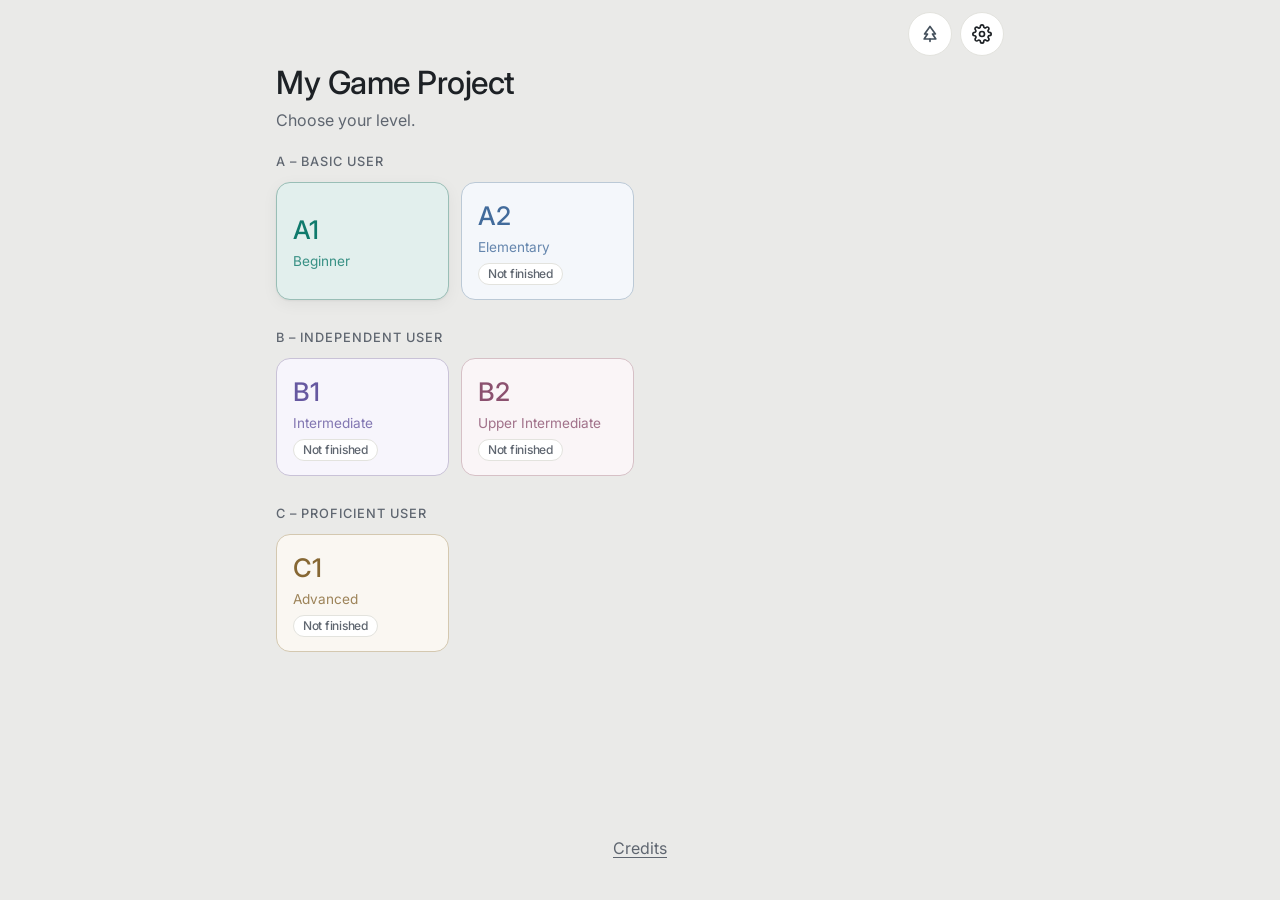
==== game/index.html @ 7d451a64 "Record finished plays in the history (step 1: recording only, no screen yet) Every finished real qui" ====
<!DOCTYPE html>
<html lang="en">
<head>
<meta charset="UTF-8">
<meta name="viewport" content="width=device-width, initial-scale=1">
<meta name="color-scheme" content="light dark">
<title>My Game Project</title>
<script>
  // Apply the saved theme before first paint (see DESIGN.md "Light and dark mode").
  try {
    var savedTheme = localStorage.getItem('lg-theme');
    if (savedTheme === 'light' || savedTheme === 'dark') document.documentElement.dataset.theme = savedTheme;
    // Trick or Treat (the Halloween theme): applied before first paint too (see js/theme.js).
    document.documentElement.dataset.halloween = localStorage.getItem('lg-halloween') === '1' ? 'on' : 'off';
  } catch (e) { /* storage unavailable: follow the device */ }
</script>
<link rel="preconnect" href="https://fonts.googleapis.com">
<link rel="preconnect" href="https://fonts.gstatic.com" crossorigin>
<link rel="stylesheet" href="https://fonts.googleapis.com/css2?family=Inter:wght@400;500&display=swap">
<link rel="stylesheet" href="css/colors.css">
<link rel="stylesheet" href="css/layout.css">
<link rel="stylesheet" href="css/quiz.css">
<link rel="stylesheet" href="css/results.css">
<link rel="stylesheet" href="css/dialogs.css">
<link rel="stylesheet" href="css/halloween.css">
</head>
<body>

<header class="topbar" id="topbar">
  <span class="topbar-ghost" aria-hidden="true"><svg viewBox="0 0 32 32" width="30" height="30" fill="none" stroke="currentColor" stroke-width="1.8" stroke-linecap="round" stroke-linejoin="round"><path d="M7 27 V14 C7 8.5 11 5 16 5 C21 5 25 8.5 25 14 V27 L21.5 24 L18.5 27 L16 24.5 L13.5 27 L10.5 24 Z"/><circle cx="12.5" cy="14" r="1.6" fill="currentColor"/><circle cx="19.5" cy="14" r="1.6" fill="currentColor"/><path d="M13.5 19 Q16 21 18.5 19"/></svg></span>
  <button class="icon-btn" id="home-btn" type="button" title="Main menu" aria-label="Main menu" data-i18n-label="mainMenu"></button>
  <button class="icon-btn" id="tree-btn" type="button" title="Menu tree" aria-label="Menu tree" data-i18n-label="menuTree"></button>
  <button class="icon-btn" id="settings-btn" type="button" title="Settings" aria-label="Settings" data-i18n-label="settings"></button>
</header>

<main id="app">

  <!-- Screen: level selection (root, no back button) -->
  <section id="screen-level" class="screen">
    <h1>My Game Project</h1>
    <p class="subtitle" data-i18n="chooseLevel">Choose your level.</p>
    <div id="level-buttons"></div>
  </section>

  <!-- Screen: category (Vocabulary / Grammar) -->
  <section id="screen-category" class="screen" hidden>
    <button class="back-btn" data-back="level" data-i18n="backArrow">&larr; Back</button>
    <h1 data-i18n="practiceTitle">What do you want to practice?</h1>
    <p class="breadcrumb"></p>
    <div class="grid" id="category-buttons"></div>
  </section>

  <!-- Screen: topic -->
  <section id="screen-topic" class="screen" hidden>
    <button class="back-btn" data-back="category" data-i18n="backArrow">&larr; Back</button>
    <h1 data-i18n="topicTitle">Choose a topic</h1>
    <p class="breadcrumb"></p>
    <div class="grid" id="topic-buttons"></div>
  </section>

  <!-- Screen: question type -->
  <section id="screen-type" class="screen" hidden>
    <button class="back-btn" data-back="topic" data-i18n="backArrow">&larr; Back</button>
    <h1 data-i18n="typeTitle">Choose a question type</h1>
    <p class="breadcrumb"></p>
    <div class="grid" id="type-buttons"></div>
  </section>

  <!-- Screen: difficulty + same-duration switch -->
  <section id="screen-difficulty" class="screen" hidden>
    <button class="back-btn" data-back="type" data-i18n="backArrow">&larr; Back</button>
    <h1 data-i18n="difficultyTitle">Choose a difficulty</h1>
    <p class="breadcrumb"></p>
    <div class="grid" id="difficulty-buttons"></div>
    <label class="switch-row">
      <span class="switch">
        <input type="checkbox" id="same-duration-switch">
        <span class="slider"></span>
      </span>
      <span data-i18n="sameDuration">Same duration per question across all difficulty settings</span>
    </label>
  </section>

  <!-- Screen: quiz (game page: no credits, no top bar) -->
  <section id="screen-quiz" class="screen" hidden>
    <button class="back-btn" id="quiz-quit" data-i18n="backArrow">&larr; Back</button>
    <p class="breadcrumb"></p>
    <div class="quiz-meta">
      <span id="quiz-progress"></span>
      <span id="quiz-score"></span>
      <span id="quiz-timer-text"></span>
    </div>
    <div class="timer-bar" id="quiz-timer-bar"><div class="timer-fill" id="quiz-timer-fill"></div></div>
    <div id="quiz-question" class="card" lang="en"></div>
    <div id="quiz-feedback" class="feedback" hidden></div>
    <button id="quiz-next" class="primary" hidden>Next</button>
  </section>

  <!-- Screen: results -->
  <section id="screen-results" class="screen" hidden>
    <button class="back-btn" data-back="difficulty" data-i18n="backArrow">&larr; Back</button>
    <h1 data-i18n="resultsTitle">Your results</h1>
    <p class="breadcrumb"></p>
    <div class="card results-hero">
      <p class="results-score" id="results-score"></p>
      <ul class="results-summary" id="results-summary"></ul>
      <div class="actions">
        <button class="primary" id="results-next" data-i18n="nextExercise">Next exercise</button>
        <button id="results-retry" data-i18n="retry">Retry</button>
        <button id="results-home" data-i18n="mainMenu">Main menu</button>
      </div>
    </div>
    <ol class="results-list" id="results-list"></ol>
  </section>

</main>

<footer id="credits-footer">
  <button class="link-btn" id="credits-btn" data-i18n="credits">Credits</button>
</footer>

<div class="walker" id="walker" aria-hidden="true" hidden></div>

<div class="tree-overlay" id="tree-overlay" hidden>
  <aside class="tree-panel" role="dialog" aria-modal="true" aria-labelledby="tree-title">
    <div class="tree-head">
      <h2 id="tree-title" data-i18n="treeTitle">Where you are</h2>
      <button type="button" class="tree-close" id="tree-close" data-i18n="close">Close</button>
    </div>
    <ol class="tree" id="tree-list"></ol>
  </aside>
</div>

<div class="modal-overlay" id="modal-overlay" hidden>
  <div class="modal" role="dialog" aria-modal="true" aria-labelledby="modal-title">
    <div class="modal-head">
      <button type="button" class="icon-btn" id="modal-back" title="Back" aria-label="Back" data-i18n-label="back" hidden></button>
      <h2 id="modal-title"></h2>
    </div>
    <div id="modal-body"></div>
    <div class="actions" id="modal-actions"></div>
  </div>
</div>

<script src="data/start.js"></script>
<script src="data/questions/a1-vocabulary-00-greetings-and-feelings.js"></script>
<script src="data/questions/a1-vocabulary-01-numbers-and-amounts.js"></script>
<script src="data/glossary/a1.js"></script>

<script src="js/config.js"></script>
<script src="js/texts.js"></script>
<script src="js/topics.js"></script>
<script src="js/core.js"></script>
<script src="js/language.js"></script>
<script src="js/theme.js"></script>
<script src="js/sound.js"></script>
<script src="js/confetti.js"></script>
<script src="js/halloween-walker.js"></script>
<script src="js/questions.js"></script>
<script src="js/navigation.js"></script>
<script src="js/next-exercise.js"></script>
<script src="js/menu-buttons.js"></script>
<script src="js/dialogs.js"></script>
<script src="js/settings.js"></script>
<script src="js/menu-tree.js"></script>
<script src="js/quiz-flow.js"></script>
<script src="js/timer.js"></script>
<script src="js/choice.js"></script>
<script src="js/fill.js"></script>
<script src="js/match.js"></script>
<script src="js/history.js"></script>
<script src="js/results.js"></script>
<script src="js/init.js"></script>
</body>
</html>
---- game/css/colors.css ----
/* Design language: see DESIGN.md. Change token values here, not inline. */
  :root {
    --lvl-A1: #0F7A6C;
    --lvl-A2: #2F6FB8;
    --lvl-B1: #6B4FC0;
    --lvl-B2: #A8436F;
    --lvl-C1: #A0670B;
    --neutral-accent: #44505C;

    --bg: #F6F6F3;
    --surface: #FFFFFF;
    --fg: #1D2125;
    --muted: #5F6670;
    --border: #E3E3DE;
    --ok: #1E7B3C;
    --bad: #B3261E;
    --extra: #C2410C;
    --on-accent: #FFFFFF;
    --knob: #FFFFFF;
    --shadow: 0 1px 2px rgba(20, 24, 28, 0.05), 0 4px 16px rgba(20, 24, 28, 0.05);
    --shadow-lg: 0 8px 32px rgba(20, 24, 28, 0.16);
    --overlay: rgba(20, 24, 28, 0.5);
    --tint: 7%;
    --soft: 12%;

    --accent: var(--neutral-accent);
    --radius: 14px;
    --radius-sm: 10px;
    --gap: 12px;
    --font: "Inter", system-ui, -apple-system, "Segoe UI", Roboto, "Helvetica Neue", Arial, sans-serif;
    color-scheme: light;
  }

  @media (prefers-color-scheme: dark) {
    :root:not([data-theme="light"]) {
      --lvl-A1: #5CC9B8;
      --lvl-A2: #7DB1EC;
      --lvl-B1: #A894EE;
      --lvl-B2: #E89BBB;
      --lvl-C1: #E7B54F;
      --neutral-accent: #B4BEC9;
      --bg: #121417;
      --surface: #1A1D21;
      --fg: #E6E8EB;
      --muted: #9AA1AA;
      --border: #2C3137;
      --ok: #6CCB8A;
      --bad: #F08A80;
      --extra: #FB923C;
      --on-accent: #121417;
      --knob: #E6E8EB;
      --shadow: 0 1px 2px rgba(0, 0, 0, 0.3), 0 4px 16px rgba(0, 0, 0, 0.25);
      --shadow-lg: 0 8px 32px rgba(0, 0, 0, 0.5);
      --overlay: rgba(0, 0, 0, 0.66);
      --tint: 10%;
      --soft: 18%;
      color-scheme: dark;
    }
  }

  :root[data-theme="dark"] {
    --lvl-A1: #5CC9B8;
    --lvl-A2: #7DB1EC;
    --lvl-B1: #A894EE;
    --lvl-B2: #E89BBB;
    --lvl-C1: #E7B54F;
    --neutral-accent: #B4BEC9;
    --bg: #121417;
    --surface: #1A1D21;
    --fg: #E6E8EB;
    --muted: #9AA1AA;
    --border: #2C3137;
    --ok: #6CCB8A;
    --bad: #F08A80;
    --extra: #FB923C;
    --on-accent: #121417;
    --knob: #E6E8EB;
    --shadow: 0 1px 2px rgba(0, 0, 0, 0.3), 0 4px 16px rgba(0, 0, 0, 0.25);
    --shadow-lg: 0 8px 32px rgba(0, 0, 0, 0.5);
    --overlay: rgba(0, 0, 0, 0.66);
    --tint: 10%;
    --soft: 18%;
    color-scheme: dark;
  }

  /* The level accent is chosen by body[data-level]; derived tints are computed on body. */
  body[data-level="A1"] { --accent: var(--lvl-A1); }
  body[data-level="A2"] { --accent: var(--lvl-A2); }
  body[data-level="B1"] { --accent: var(--lvl-B1); }
  body[data-level="B2"] { --accent: var(--lvl-B2); }
  body[data-level="C1"] { --accent: var(--lvl-C1); }

  * { box-sizing: border-box; }

  html { -webkit-text-size-adjust: 100%; }

  body {
    --page-bg: color-mix(in srgb, var(--accent) var(--tint), var(--bg));
    --accent-soft: color-mix(in srgb, var(--accent) var(--soft), var(--surface));
    --accent-line: color-mix(in srgb, var(--accent) 40%, var(--border));
    --ok-soft: color-mix(in srgb, var(--ok) var(--soft), var(--surface));
    --bad-soft: color-mix(in srgb, var(--bad) var(--soft), var(--surface));
    margin: 0;
    min-height: 100vh;
    min-height: 100dvh;
    display: flex;
    flex-direction: column;
    background: var(--page-bg);
    color: var(--fg);
    font-family: var(--font);
    font-weight: 400;
    font-size: 16px;
    line-height: 1.5;
    transition: background-color 0.3s ease;
  }

  [hidden] { display: none !important; }
---- game/css/layout.css ----
/* Top bar (Settings button), hidden on the quiz screen */
  .topbar {
    width: 100%;
    max-width: 760px;
    margin: 0 auto;
    padding: 12px 16px 0;
    display: flex;
    justify-content: flex-end;
    gap: 8px;
  }
  .icon-btn {
    width: 44px;
    height: 44px;
    min-height: 44px;
    padding: 0;
    display: inline-flex;
    align-items: center;
    justify-content: center;
    border-radius: 50%;
  }
  .icon-btn svg { width: 20px; height: 20px; }

  main {
    flex: 1;
    width: 100%;
    max-width: 760px;
    margin: 0 auto;
    padding: 8px 16px 32px;
  }

  .screen { animation: rise 0.22s ease-out; }

  h1 {
    margin: 0 0 6px;
    font-size: clamp(1.5rem, 1.2rem + 1.2vw, 2rem);
    font-weight: 500;
    letter-spacing: -0.015em;
    line-height: 1.2;
  }
  .subtitle, .breadcrumb { margin: 0 0 20px; color: var(--muted); }
  .breadcrumb { font-size: 0.95rem; }
  .breadcrumb:empty { display: none; }

  /* Buttons */
  button {
    font: inherit;
    font-weight: 500;
    color: inherit;
    min-height: 48px;
    padding: 12px 18px;
    border: 1px solid var(--border);
    border-radius: var(--radius-sm);
    background: var(--surface);
    cursor: pointer;
    -webkit-tap-highlight-color: transparent;
    transition: background-color 0.15s, border-color 0.15s, color 0.15s, transform 0.1s;
  }
  button:hover:not(:disabled) { border-color: var(--accent-line); background: var(--accent-soft); }
  button:active:not(:disabled) { transform: scale(0.98); }
  button:focus-visible { outline: 3px solid color-mix(in srgb, var(--accent) 55%, transparent); outline-offset: 2px; }
  button:disabled { opacity: 0.55; cursor: not-allowed; }
  button.primary { background: var(--accent); border-color: var(--accent); color: var(--on-accent); }
  button.primary:hover:not(:disabled) {
    background: color-mix(in srgb, var(--accent) 86%, var(--fg));
    border-color: color-mix(in srgb, var(--accent) 86%, var(--fg));
  }

  .back-btn {
    margin: 0 0 12px -8px;
    padding: 8px 14px 8px 8px;
    min-height: 44px;
    background: transparent;
    border-color: transparent;
    color: var(--muted);
  }
  .back-btn:hover:not(:disabled) { color: var(--fg); }

  .card {
    background: var(--surface);
    border: 1px solid var(--border);
    border-radius: var(--radius);
    box-shadow: var(--shadow);
    padding: 20px;
  }

  /* Menu grids: 2 columns on phones, auto-fill on wider screens */
  .grid { display: grid; grid-template-columns: repeat(2, minmax(0, 1fr)); gap: var(--gap); }
  @media (min-width: 600px) {
    .grid { grid-template-columns: repeat(auto-fill, minmax(160px, 1fr)); }
  }
  .menu-btn {
    position: relative;
    min-height: 72px;
    padding: 14px 16px;
    border-radius: var(--radius);
    box-shadow: var(--shadow);
    text-align: left;
    display: flex;
    flex-direction: column;
    justify-content: center;
    gap: 2px;
  }
  .menu-btn small { color: var(--muted); font-weight: 400; font-size: 0.9rem; }
  /* The quiz suggested by "Next exercise" on the Difficulty screen */
  .menu-btn.is-next { border-color: var(--accent); box-shadow: 0 0 0 2px var(--accent); }
  .next-tag {
    position: absolute;
    top: 8px;
    right: 10px;
    padding: 1px 9px;
    border-radius: 999px;
    background: var(--accent);
    color: var(--on-accent);
    font-size: 0.75rem;
    font-weight: 500;
    line-height: 1.5;
  }

  .level-btn {
    --chip: var(--accent);
    min-height: 96px;
    font-size: 1.6rem;
    letter-spacing: -0.01em;
    color: var(--chip);
    background: color-mix(in srgb, var(--chip) var(--soft), var(--surface));
    border-color: color-mix(in srgb, var(--chip) 35%, var(--border));
  }
  .level-btn small { color: var(--chip); opacity: 0.8; font-size: 0.85rem; letter-spacing: 0; }
  .level-group + .level-group { margin-top: 28px; }
  .level-group-title {
    margin: 0 0 10px;
    font-size: 0.8rem;
    font-weight: 500;
    letter-spacing: 0.08em;
    text-transform: uppercase;
    color: var(--muted);
  }
  .level-btn:hover:not(:disabled) {
    background: color-mix(in srgb, var(--chip) calc(var(--soft) * 1.7), var(--surface));
    border-color: var(--chip);
  }

  /* Unfinished buttons: the part behind them has no real questions yet. Grayed (softer, no shadow, muted text) but still
     clickable (they open "Go back / Go there"), and the text keeps its contrast: no opacity. A level button keeps its
     own level color, only paler; the small tag says it in words, so color is never the only signal. */
  .menu-btn.is-unfinished {
    color: var(--muted);
    background: color-mix(in srgb, var(--surface) 55%, var(--bg));
    border-color: var(--border);
    box-shadow: none;
  }
  .menu-btn.is-unfinished:hover:not(:disabled) { background: color-mix(in srgb, var(--surface) 75%, var(--bg)); border-color: var(--muted); }
  .level-btn.is-unfinished {
    color: color-mix(in srgb, var(--chip) 60%, var(--muted));
    background: color-mix(in srgb, var(--chip) calc(var(--soft) * 0.45), var(--surface));
    border-color: color-mix(in srgb, var(--chip) 22%, var(--border));
  }
  .level-btn.is-unfinished small { color: inherit; }
  .level-btn.is-unfinished:hover:not(:disabled) {
    background: color-mix(in srgb, var(--chip) calc(var(--soft) * 0.8), var(--surface));
    border-color: color-mix(in srgb, var(--chip) 45%, var(--border));
  }
  .unfinished-tag {
    align-self: flex-start;
    margin-top: 4px;
    padding: 1px 9px;
    border: 1px solid var(--border);
    border-radius: 999px;
    background: var(--surface);
    color: var(--muted);
    font-size: 0.75rem;
    font-weight: 500;
    line-height: 1.5;
  }

  /* Switch */
  .switch-row {
    display: flex;
    align-items: center;
    gap: 14px;
    margin-top: 20px;
    padding: 14px 16px;
    min-height: 56px;
    background: var(--surface);
    border: 1px solid var(--border);
    border-radius: var(--radius);
    cursor: pointer;
  }
  .switch { position: relative; flex: none; width: 48px; height: 28px; }
  .switch input { position: absolute; inset: 0; opacity: 0; width: 100%; height: 100%; margin: 0; cursor: pointer; }
  .switch .slider {
    position: absolute;
    inset: 0;
    background: color-mix(in srgb, var(--fg) 22%, var(--surface));
    border-radius: 14px;
    pointer-events: none;
    transition: background-color 0.2s;
  }
  .switch .slider::before {
    content: "";
    position: absolute;
    top: 3px;
    left: 3px;
    width: 22px;
    height: 22px;
    background: var(--knob);
    border-radius: 50%;
    box-shadow: 0 1px 2px rgba(0, 0, 0, 0.2);
    transition: transform 0.2s ease;
  }
  .switch input:checked + .slider { background: var(--accent); }
  .switch input:checked + .slider::before { transform: translateX(20px); background: var(--on-accent); }
  .switch input:focus-visible + .slider { outline: 3px solid color-mix(in srgb, var(--accent) 55%, transparent); outline-offset: 2px; }
---- game/css/quiz.css ----
/* Quiz header */
  .quiz-meta {
    display: flex;
    flex-wrap: wrap;
    justify-content: space-between;
    align-items: center;
    gap: 8px;
    margin-bottom: 10px;
    color: var(--muted);
    font-weight: 500;
    font-variant-numeric: tabular-nums;
  }
  #quiz-timer-text { color: var(--fg); }
  #quiz-timer-text.is-extension { color: var(--extra); }
  .timer-bar {
    height: 8px;
    margin-bottom: 20px;
    border-radius: 999px;
    overflow: hidden;
    background: color-mix(in srgb, var(--accent) 16%, var(--surface));
  }
  .timer-fill { height: 100%; width: 100%; border-radius: inherit; background: var(--accent); transition: width 0.1s linear; }
  .timer-bar.is-low .timer-fill { animation: pulse 1s ease-in-out infinite; }
  .timer-bar.is-extension { background: color-mix(in srgb, var(--extra) 16%, var(--surface)); }
  .timer-bar.is-extension .timer-fill {
    background: repeating-linear-gradient(-45deg, var(--extra) 0 8px, color-mix(in srgb, var(--extra) 70%, var(--surface)) 8px 16px);
  }

  .prompt { font-size: 1.25rem; font-weight: 500; line-height: 1.45; margin: 0 0 18px; }
  .instructions { color: var(--muted); margin: 0 0 12px; }
  .options { display: grid; gap: 10px; }
  .options.two { grid-template-columns: 1fr 1fr; }
  .option { min-height: 56px; text-align: left; font-size: 1.05rem; }
  .options.two .option { text-align: center; }

  .is-correct { background: var(--ok-soft) !important; border-color: var(--ok) !important; color: var(--ok) !important; }
  .is-wrong { background: var(--bad-soft) !important; border-color: var(--bad) !important; color: var(--bad) !important; }
  button.is-correct:disabled, button.is-wrong:disabled { opacity: 1; }
  .pop { animation: pop 0.32s ease-out; }

  .check-btn { width: 100%; margin-top: 4px; }
  @media (min-width: 600px) { .check-btn { width: auto; min-width: 160px; } }

  /* Fill in the blanks */
  .word-bank {
    display: flex;
    flex-wrap: wrap;
    gap: 10px;
    min-height: 66px;
    padding: 10px;
    margin-bottom: 18px;
    background: var(--accent-soft);
    border: 1.5px dashed var(--accent-line);
    border-radius: var(--radius-sm);
  }
  .chip {
    display: inline-flex;
    align-items: center;
    min-height: 44px;
    padding: 8px 18px;
    background: var(--surface);
    border: 1px solid var(--border);
    border-radius: 999px;
    box-shadow: var(--shadow);
    font-weight: 500;
  }
  .fill-sentence { line-height: 2.4; }
  /* Typed blank: fixed width so it never hints at the word's length */
  .blank-input {
    width: 9.5em;
    max-width: 100%;
    min-height: 46px;
    padding: 4px 10px;
    vertical-align: middle;
    font: inherit;
    color: var(--fg);
    background: color-mix(in srgb, var(--accent) 6%, var(--surface));
    border: none;
    border-bottom: 2px solid var(--accent);
    border-radius: 8px 8px 0 0;
    outline: none;
  }
  .blank-input:focus-visible { background: var(--accent-soft); box-shadow: 0 0 0 2px var(--accent-line); }
  .blank-input:disabled { opacity: 1; }
  .blank-input.is-partial { background: var(--accent-soft) !important; border-color: var(--accent) !important; }

  /* SmartBoard mode: tappable bank words and a tappable blank (no typing) */
  button.chip { cursor: pointer; font: inherit; font-weight: 500; color: var(--fg); }
  .chip.is-used { opacity: 0.4; border-style: dashed; }
  .blank-slot {
    display: inline-block;
    width: 9.5em;
    max-width: 100%;
    min-height: 46px;
    padding: 4px 10px;
    vertical-align: middle;
    font: inherit;
    font-weight: 500;
    text-align: center;
    color: var(--fg);
    background: color-mix(in srgb, var(--accent) 6%, var(--surface));
    border: none;
    border-bottom: 2px solid var(--accent);
    border-radius: 8px 8px 0 0;
    cursor: pointer;
  }
  .blank-slot:disabled { opacity: 1; }

  /* Matching */
  /* Phones: the word column is only as wide as its longest word (words never break), the meanings get
     the rest, and the pair badge sits on the top-right corner, so no text space is kept free for it.
     Wider screens: equal columns, badge inside the box on the right. */
  .match-columns { display: grid; grid-template-columns: auto 1fr; gap: var(--gap); margin-bottom: 16px; }
  .match-col { display: grid; gap: 10px; align-content: start; }
  .match-item { position: relative; min-height: 52px; padding: 10px 12px; text-align: left; overflow-wrap: anywhere; }
  .match-col:first-child .match-item { overflow-wrap: normal; }
  .match-item[data-pair] { border-color: var(--accent-line); }
  .match-item.is-selected { border-color: var(--accent); background: var(--accent-soft); box-shadow: inset 0 0 0 1px var(--accent); }
  .match-item[data-pair]::after {
    content: attr(data-pair);
    position: absolute;
    top: -8px;
    right: -8px;
    width: 22px;
    height: 22px;
    display: flex;
    align-items: center;
    justify-content: center;
    border-radius: 50%;
    background: var(--accent);
    color: var(--on-accent);
    font-size: 0.8rem;
  }
  @media (min-width: 600px) {
    .match-columns { grid-template-columns: 1fr 1fr; }
    .match-item { padding: 12px 42px 12px 18px; }
    .match-item[data-pair]::after { top: 50%; right: 10px; width: 24px; height: 24px; transform: translateY(-50%); }
  }

  .feedback {
    margin: 16px 0;
    padding: 14px 16px;
    border: 1px solid var(--border);
    border-radius: var(--radius-sm);
    animation: rise 0.25s ease-out;
  }
  .feedback.ok { background: var(--ok-soft); border-color: color-mix(in srgb, var(--ok) 40%, var(--surface)); }
  .feedback.bad { background: var(--bad-soft); border-color: color-mix(in srgb, var(--bad) 40%, var(--surface)); }
  .feedback.partial { background: var(--accent-soft); border-color: var(--accent-line); }
  .feedback.ok strong { color: var(--ok); }
  .feedback.bad strong { color: var(--bad); }
  .feedback.partial strong { color: var(--accent); }
  .feedback .points { color: var(--muted); }
  .feedback p { margin: 4px 0; }
  .feedback strong { font-weight: 500; font-size: 1.1rem; }

  #quiz-next { width: 100%; }
  @media (min-width: 600px) { #quiz-next { width: auto; min-width: 160px; } }

  .actions { display: flex; flex-wrap: wrap; gap: var(--gap); margin-top: 16px; }
  .actions button { flex: 1 1 auto; }
  @media (min-width: 600px) { .actions button { flex: 0 0 auto; min-width: 140px; } }
---- game/css/results.css ----
/* Results */
  .results-hero { text-align: center; }
  .results-score { margin: 4px 0 0; font-variant-numeric: tabular-nums; }
  .score-num { font-size: 3.5rem; font-weight: 500; line-height: 1.1; color: var(--accent); letter-spacing: -0.02em; }
  .score-max { font-size: 1.25rem; color: var(--muted); }
  .score-na { font-size: 1.5rem; font-weight: 500; color: var(--accent); }
  .results-summary { display: flex; flex-wrap: wrap; justify-content: center; gap: 8px; margin: 14px 0 0; padding: 0; list-style: none; }
  .results-summary li { padding: 4px 12px; border-radius: 999px; background: var(--accent-soft); font-size: 0.9rem; }
  .results-hero .actions { justify-content: center; }
  .results-list { list-style: none; padding: 0; margin: 20px 0 0; display: grid; gap: var(--gap); }
  .results-list li {
    padding: 14px 16px;
    background: var(--surface);
    border: 1px solid var(--border);
    border-left: 4px solid var(--muted);
    border-radius: var(--radius-sm);
  }
  .results-list li.st-correct { border-left-color: var(--ok); }
  .results-list li.st-incorrect { border-left-color: var(--bad); }
  .results-list li.st-partial { border-left-color: var(--accent); }
  .results-list p { margin: 2px 0; }
  .results-list strong { font-weight: 500; }
  .results-list .label { color: var(--muted); }

  /* Footer / credits */
  footer { padding: 16px 16px 28px; text-align: center; }
  .link-btn {
    min-height: 44px;
    background: none;
    border: none;
    color: var(--muted);
    font-weight: 400;
    text-decoration: underline;
    text-underline-offset: 3px;
  }
  .link-btn:hover:not(:disabled) { background: none; color: var(--accent); }
---- game/css/dialogs.css ----
/* Modal */
  .modal-overlay {
    position: fixed;
    inset: 0;
    z-index: 900;
    display: flex;
    align-items: center;
    justify-content: center;
    padding: 16px;
    background: var(--overlay);
    animation: fade 0.2s ease-out;
  }
  .modal {
    width: 100%;
    max-width: 440px;
    max-height: 90vh;
    overflow: auto;
    padding: 24px;
    background: var(--surface);
    border: 1px solid var(--border);
    border-radius: 16px;
    box-shadow: var(--shadow-lg);
    animation: rise 0.2s ease-out;
  }
  .modal-head { display: flex; align-items: center; gap: 12px; margin: 0 0 8px; }
  .modal-head .icon-btn { margin-left: -6px; flex: none; }
  .modal h2 { margin: 0; font-size: 1.35rem; font-weight: 500; }
  .modal p { color: var(--muted); }
  .modal ul { padding-left: 20px; }
  /* "Words in this game" pop-up: word, type, meaning */
  .modal ul.word-list { list-style: none; padding: 0; margin: 8px 0 0; display: grid; gap: 8px; }
  .word-list li {
    padding: 8px 12px;
    background: var(--accent-soft);
    border-radius: var(--radius-sm);
  }
  .word-list .word { font-weight: 500; }
  .modal .word-list .word-sense { margin: 2px 0 0; color: var(--fg); }
  .word-list .word-type { margin-right: 4px; color: var(--muted); font-size: 0.85rem; font-style: italic; }
  /* the word type used in this game */
  .word-list .word-type.is-used {
    color: var(--fg);
    text-decoration: underline;
    text-decoration-color: var(--accent);
    text-decoration-thickness: 2px;
    text-underline-offset: 3px;
  }

  /* Settings pop-up: one row per setting (name + control, short explanation underneath) */
  .settings { display: grid; gap: var(--gap); margin-top: 12px; }
  .setting { padding: 12px 14px; border: 1px solid var(--border); border-radius: var(--radius-sm); }
  .setting-head { display: flex; align-items: center; justify-content: space-between; gap: 14px; }
  label.setting-head { min-height: 44px; cursor: pointer; }
  .setting-name { font-weight: 500; }
  .modal .setting-help { margin: 4px 0 0; font-size: 0.9rem; color: var(--muted); }
  .segmented { display: flex; gap: 4px; margin-top: 8px; padding: 4px; background: var(--accent-soft); border-radius: var(--radius-sm); }
  .segmented button {
    flex: 1 1 0;
    min-height: 44px;
    padding: 8px;
    display: inline-flex;
    align-items: center;
    justify-content: center;
    gap: 6px;
    border: none;
    background: transparent;
    font-weight: 400;
  }
  .segmented button svg { width: 18px; height: 18px; flex: none; }
  .segmented button[aria-pressed="true"],
  .segmented button[aria-pressed="true"]:hover:not(:disabled) { background: var(--accent); color: var(--on-accent); font-weight: 500; }
  .settings-note { margin: 12px 0 0; text-align: center; font-size: 0.85rem; color: var(--muted); }
  .setting-head.can-wrap { flex-wrap: wrap; }

  /* Language toggle (Settings): a sliding pill, both names always shown (DESIGN.md "Language toggle").
     Plain elements, not buttons: a tap on a half picks that side, arrow keys pick a side, Space / Enter switch. */
  .lang-toggle {
    position: relative;
    display: grid;
    grid-template-columns: 1fr 1fr;
    flex: none;
    box-sizing: border-box;
    width: 176px;
    height: 44px;
    padding: 3px;
    border-radius: 22px;
    background: color-mix(in srgb, var(--accent) 11%, var(--surface));
    border: 1px solid color-mix(in srgb, var(--accent) 26%, var(--surface));
    cursor: pointer;
    user-select: none;
    -webkit-tap-highlight-color: transparent;
  }
  .lang-toggle:focus-visible { outline: 3px solid color-mix(in srgb, var(--accent) 55%, transparent); outline-offset: 2px; }
  .lang-thumb {
    position: absolute;
    top: 3px;
    left: 3px;
    width: calc(50% - 3px);
    height: 36px;
    border-radius: 18px;
    background: var(--accent);
    box-shadow: 0 1px 4px color-mix(in srgb, #000 28%, transparent), inset 0 1px 0 color-mix(in srgb, #fff 30%, transparent);
    transition: transform 0.3s cubic-bezier(0.22, 0.9, 0.3, 1);
  }
  .lang-toggle[aria-checked="true"] .lang-thumb { transform: translateX(100%); }
  .lang-toggle:active .lang-thumb { transform: scale(0.98); }
  .lang-toggle[aria-checked="true"]:active .lang-thumb { transform: translateX(100%) scale(0.98); }
  .lang-lbl {
    position: relative;
    display: flex;
    align-items: center;
    justify-content: center;
    font-weight: 500;
    letter-spacing: 0.01em;
    color: var(--muted);
    transition: color 0.22s ease-out;
  }
  .lang-lbl.is-on { color: var(--on-accent); }

  /* Menu tree: a drawer on the right on wide screens, a bottom sheet on phones */
  #tree-btn, #home-btn { color: var(--accent); }
  .tree-overlay {
    position: fixed;
    inset: 0;
    z-index: 890;
    background: var(--overlay);
    opacity: 0;
    transition: opacity 0.25s ease;
  }
  .tree-overlay.is-open { opacity: 1; }
  .tree-panel {
    position: absolute;
    top: 0;
    right: 0;
    bottom: 0;
    width: min(340px, 100%);
    padding: 20px;
    overflow: auto;
    background: var(--surface);
    border-left: 1px solid var(--border);
    box-shadow: var(--shadow-lg);
    transform: translateX(100%);
    transition: transform 0.28s cubic-bezier(0.2, 0.8, 0.2, 1);
    will-change: transform; /* the panel is moved on the graphics card, no repaint per frame */
  }
  .tree-overlay.is-open .tree-panel { transform: none; }
  @media (max-width: 599px) {
    .tree-panel {
      top: auto;
      left: 0;
      width: auto;
      max-height: 75vh;
      max-height: 75dvh;
      padding-bottom: max(20px, env(safe-area-inset-bottom));
      border-left: none;
      border-top: 1px solid var(--border);
      border-radius: 16px 16px 0 0;
      transform: translateY(100%);
      transition-duration: 0.22s;
    }
  }
  .tree-head { display: flex; align-items: center; justify-content: space-between; gap: 12px; margin-bottom: 12px; }
  .tree-head h2 { margin: 0; font-size: 1.35rem; font-weight: 500; }
  .tree-close { min-height: 44px; padding: 8px 14px; }
  .tree { list-style: none; margin: 0; padding: 0; }
  /* each step sits one level deeper; an elbow line joins it to the step above, a dot marks it */
  .tree li {
    position: relative;
    margin-left: calc(var(--depth) * 14px);
    padding-left: 22px;
    opacity: 0;
    transform: translateX(10px);
    transition: opacity 0.3s ease, transform 0.3s ease;
  }
  .tree-overlay.is-open .tree li {
    opacity: 1;
    transform: none;
    transition-delay: calc(0.12s + var(--i) * 0.06s);
  }
  .tree li + li::before {
    content: "";
    position: absolute;
    left: -8px;
    top: 0;
    width: 14px;
    height: 21px;
    border-left: 2px solid var(--accent-line);
    border-bottom: 2px solid var(--accent-line);
    border-bottom-left-radius: 8px;
  }
  .tree li::after {
    content: "";
    position: absolute;
    left: 0;
    top: 15px;
    width: 12px;
    height: 12px;
    border-radius: 50%;
    background: var(--accent);
  }
  .tree li.is-pending::after { background: var(--surface); border: 2px solid var(--muted); }
  .tree li.is-current::after { box-shadow: 0 0 0 4px color-mix(in srgb, var(--accent) 30%, transparent); }
  .tree-step {
    display: block;
    width: 100%;
    min-height: 56px;
    margin: 2px 0;
    padding: 8px 12px;
    text-align: left;
    border: 1px solid transparent;
    background: transparent;
    font-weight: 400;
  }
  .tree-step .cap { display: block; color: var(--muted); font-size: 0.8rem; }
  .tree-step .val { display: block; font-weight: 500; overflow-wrap: anywhere; }
  .tree li.is-pending .tree-step .val { font-weight: 400; color: var(--muted); }
  .tree li.is-current .tree-step { background: var(--accent-soft); border-color: var(--accent-line); }
  .tree-here {
    margin-left: 6px;
    padding: 0 8px;
    border-radius: 999px;
    background: var(--accent);
    color: var(--on-accent);
    font-size: 0.72rem;
    font-weight: 500;
    white-space: nowrap;
  }

  .confetti { position: fixed; inset: 0; width: 100%; height: 100%; pointer-events: none; z-index: 950; }

  @keyframes fade { from { opacity: 0; } to { opacity: 1; } }
  @keyframes rise { from { opacity: 0; transform: translateY(6px); } to { opacity: 1; transform: none; } }
  @keyframes pop { 0% { transform: scale(1); } 40% { transform: scale(1.035); } 100% { transform: scale(1); } }
  @keyframes pulse { 0%, 100% { opacity: 1; } 50% { opacity: 0.55; } }

  @media (prefers-reduced-motion: reduce) {
    *, *::before, *::after { animation: none !important; transition: none !important; }
  }
---- game/css/halloween.css ----
/* Halloween theme (Trick or Treat in Settings): html[data-halloween="on"] is set by js/theme.js and by the script in the
     page's <head>. It replaces Auto / Light / Dark while it is on: AMOLED black, one pumpkin orange, thin orange lines.
     Only token values change; layout, spacing and motion stay the same. The selector ends in :root so it beats the dark theme. */
  html[data-halloween="on"]:root {
    --lvl-A1: #FF8A1F;
    --lvl-A2: #FF9A3C;
    --lvl-B1: #FF7A00;
    --lvl-B2: #FFA94D;
    --lvl-C1: #FFB347;
    --neutral-accent: #FF8A1F;
    --bg: #000000;
    --surface: #000000;
    --fg: #F2F2F2;
    --muted: #B8B8B8;
    --border: #5A3A14;
    --ok: #4ADE80;
    --bad: #F87171;
    --extra: #FF6A00;
    --on-accent: #000000;
    --knob: #F2F2F2;
    --shadow: none;
    --shadow-lg: none;
    --overlay: rgba(0, 0, 0, 0.82);
    --tint: 0%;
    --soft: 14%;
    --line: 2px; /* width of the orange outlines: 2px so the round buttons and corners stay smooth (1px looked jagged) */
    color-scheme: dark;
  }

  /* Halloween screens: orange lines on black. Cards, menu buttons, level buttons, pop-ups and the top bar buttons get an
     orange outline; the buttons whose part is not finished keep a dashed amber one. */
  html[data-halloween="on"] .menu-btn,
  html[data-halloween="on"] .card,
  html[data-halloween="on"] .modal,
  html[data-halloween="on"] .icon-btn { border-color: var(--accent); border-width: var(--line); }
  html[data-halloween="on"] .level-btn { border-color: var(--chip); border-width: var(--line); }
  html[data-halloween="on"] .menu-btn.is-unfinished,
  html[data-halloween="on"] .level-btn.is-unfinished {
    border: var(--line) dashed #5A3A14;
    background: var(--surface);
    color: #8A8A8A;
  }
  html[data-halloween="on"] .level-btn.is-unfinished small { color: #C98A3C; }
  html[data-halloween="on"] .unfinished-tag { border-color: #5A3A14; color: #C98A3C; }
  html[data-halloween="on"] .tree-panel { border-color: var(--accent); border-left-width: var(--line); }

  /* The ghost in the top bar's left corner (only in the Halloween theme) */
  .topbar-ghost { display: none; margin-right: auto; align-self: center; color: var(--accent); }
  html[data-halloween="on"] .topbar-ghost { display: inline-flex; }

  /* In Settings, Auto / Light / Dark are grayed out while Halloween is on */
  .segmented button:disabled,
  .segmented button[aria-pressed="true"]:disabled { background: transparent; color: var(--muted); font-weight: 400; opacity: 0.5; }

  /* Halloween walker (js/halloween-walker.js): a strip along the bottom, behind everything, never tappable.
     Its ground line sits just above the Credits link. */
  .walker {
    position: fixed;
    left: 0;
    right: 0;
    bottom: 72px;
    height: 110px;
    z-index: -1;
    pointer-events: none;
    overflow: hidden;
  }
  .walker svg { display: block; width: 100%; height: 100%; }
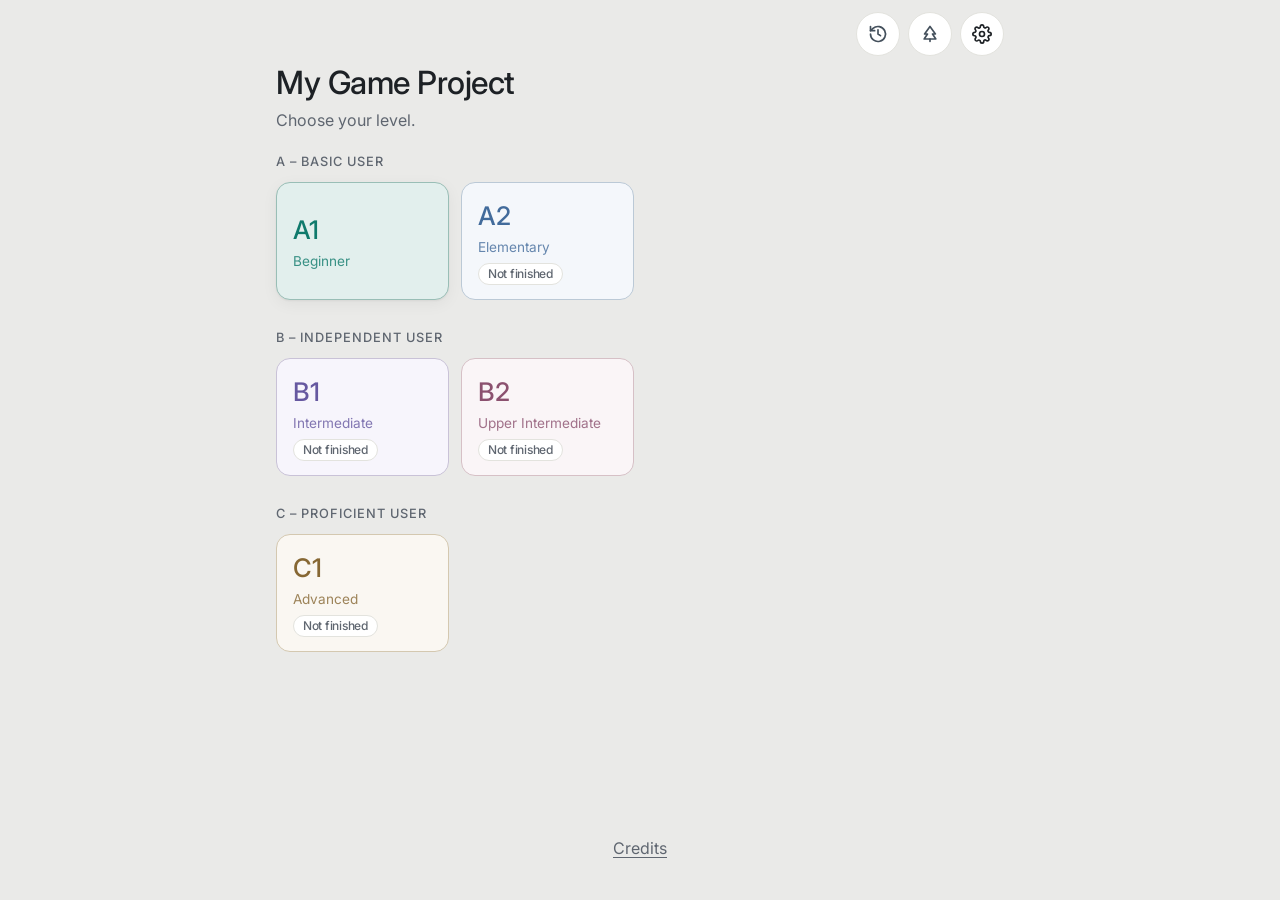
==== commit 5d85bbae: "Add the History screens: list with More, play details, top bar button, results link (step 2) A Histo" ====
--- a/game/index.html
+++ b/game/index.html
@@ -21,6 +21,7 @@
 <link rel="stylesheet" href="css/layout.css">
 <link rel="stylesheet" href="css/quiz.css">
 <link rel="stylesheet" href="css/results.css">
+<link rel="stylesheet" href="css/history.css">
 <link rel="stylesheet" href="css/dialogs.css">
 <link rel="stylesheet" href="css/halloween.css">
 </head>
@@ -29,6 +30,7 @@
 <header class="topbar" id="topbar">
   <span class="topbar-ghost" aria-hidden="true"><svg viewBox="0 0 32 32" width="30" height="30" fill="none" stroke="currentColor" stroke-width="1.8" stroke-linecap="round" stroke-linejoin="round"><path d="M7 27 V14 C7 8.5 11 5 16 5 C21 5 25 8.5 25 14 V27 L21.5 24 L18.5 27 L16 24.5 L13.5 27 L10.5 24 Z"/><circle cx="12.5" cy="14" r="1.6" fill="currentColor"/><circle cx="19.5" cy="14" r="1.6" fill="currentColor"/><path d="M13.5 19 Q16 21 18.5 19"/></svg></span>
   <button class="icon-btn" id="home-btn" type="button" title="Main menu" aria-label="Main menu" data-i18n-label="mainMenu"></button>
+  <button class="icon-btn" id="history-btn" type="button" title="History" aria-label="History" data-i18n-label="historyTitle"></button>
   <button class="icon-btn" id="tree-btn" type="button" title="Menu tree" aria-label="Menu tree" data-i18n-label="menuTree"></button>
   <button class="icon-btn" id="settings-btn" type="button" title="Settings" aria-label="Settings" data-i18n-label="settings"></button>
 </header>
@@ -109,8 +111,34 @@
         <button id="results-retry" data-i18n="retry">Retry</button>
         <button id="results-home" data-i18n="mainMenu">Main menu</button>
       </div>
+      <button class="link-btn history-link" id="results-history" type="button"><span class="history-link-icon" id="results-history-icon" aria-hidden="true"></span><span data-i18n="historyLink">See your history</span></button>
     </div>
     <ol class="results-list" id="results-list"></ol>
+  </section>
+
+  <!-- Screen: history (the list of finished plays, newest first; built by js/history-screen.js) -->
+  <section id="screen-history" class="screen" hidden>
+    <button class="back-btn" id="history-back" type="button" data-i18n="backArrow">&larr; Back</button>
+    <h1 data-i18n="historyTitle">History</h1>
+    <p class="subtitle" data-i18n="historySubtitle">Your previous plays, newest first.</p>
+    <p class="history-message" id="history-message" hidden></p>
+    <ol class="history-list" id="history-list"></ol>
+    <p class="history-count" id="history-count" tabindex="-1" aria-live="polite"></p>
+    <button class="history-more" id="history-more" type="button" data-i18n="historyMore">More</button>
+    <p class="history-note" id="history-note"></p>
+  </section>
+
+  <!-- Screen: one play of the history (the summary and the questions to review) -->
+  <section id="screen-history-detail" class="screen" hidden>
+    <button class="back-btn" id="history-detail-back" type="button" data-i18n="backArrow">&larr; Back</button>
+    <h1 id="history-detail-title"></h1>
+    <p class="subtitle" id="history-detail-sub"></p>
+    <div class="card results-hero">
+      <p class="results-score" id="history-detail-score"></p>
+      <ul class="results-summary" id="history-detail-summary"></ul>
+    </div>
+    <h2 class="history-review-title" data-i18n="historyReview">Questions to review</h2>
+    <ol class="results-list" id="history-detail-list"></ol>
   </section>
 
 </main>
@@ -170,6 +198,7 @@
 <script src="js/match.js"></script>
 <script src="js/history.js"></script>
 <script src="js/results.js"></script>
+<script src="js/history-screen.js"></script>
 <script src="js/init.js"></script>
 </body>
 </html>
--- a/game/css/history.css
+++ b/game/css/history.css
@@ -0,0 +1,46 @@
+  /* History: the top bar button, the list of plays, one play in detail, the link on the results screen */
+  #history-btn { color: var(--accent); }
+
+  .history-list { list-style: none; margin: 0; padding: 0; display: grid; gap: var(--gap); }
+  .history-row {
+    position: relative;
+    display: block;
+    width: 100%;
+    min-height: 0;
+    padding: 14px 40px 14px 16px;
+    text-align: left;
+    font-weight: 400;
+    background: var(--surface);
+    border: 1px solid var(--border);
+    border-radius: var(--radius);
+    box-shadow: var(--shadow);
+  }
+  div.history-row { cursor: default; padding-right: 16px; }
+  .history-top { display: flex; justify-content: space-between; align-items: flex-start; gap: 12px; }
+  .history-date, .history-meta { display: block; color: var(--muted); font-size: 0.85rem; }
+  .history-path { display: block; margin: 2px 0; font-weight: 500; }
+  .history-score { flex: none; color: var(--accent); font-size: 1.6rem; font-weight: 500; line-height: 1.1; white-space: nowrap; font-variant-numeric: tabular-nums; }
+  .history-score .score-num { font-size: inherit; }
+  .history-score .score-max { font-size: 0.85rem; }
+  .history-pills { display: flex; flex-wrap: wrap; gap: 6px; margin-top: 10px; }
+  .history-pills span { padding: 2px 10px; border-radius: 999px; background: var(--accent-soft); font-size: 0.8rem; }
+  .history-arrow { position: absolute; right: 14px; bottom: 10px; color: var(--accent); font-size: 1.25rem; line-height: 1; }
+  .history-perfect { display: block; margin-top: 10px; color: var(--ok); font-weight: 500; }
+
+  .history-message { margin: 24px 0; text-align: center; color: var(--muted); }
+  .history-count { margin: 14px 0 6px; text-align: center; color: var(--muted); font-size: 0.9rem; }
+  .history-count:focus { outline: none; }
+  .history-more { display: block; width: 100%; margin: 4px 0 10px; }
+  .history-note { margin: 0; text-align: center; color: var(--muted); font-size: 0.85rem; }
+
+  .history-review-title { margin: 22px 0 -8px; color: var(--muted); font-size: 0.9rem; font-weight: 500; letter-spacing: 0.06em; text-transform: uppercase; }
+  .history-qhead { display: flex; align-items: center; justify-content: space-between; gap: 8px; }
+  .history-tag { padding: 1px 10px; border: 1px solid currentColor; border-radius: 999px; color: var(--muted); font-size: 0.8rem; font-weight: 500; white-space: nowrap; }
+  .history-tag.is-incorrect { color: var(--bad); }
+  .history-tag.is-partial { color: var(--accent); }
+
+  /* The quiet link under the buttons of the results screen */
+  .history-link { display: inline-flex; align-items: center; gap: 6px; margin-top: 10px; color: var(--accent); font-weight: 500; text-decoration: none; }
+  .history-link:hover:not(:disabled) { color: var(--accent); text-decoration: underline; text-underline-offset: 3px; }
+  .history-link-icon { display: inline-flex; }
+  .history-link-icon svg { width: 18px; height: 18px; }
--- a/game/css/halloween.css
+++ b/game/css/halloween.css
@@ -33,6 +33,7 @@
   html[data-halloween="on"] .menu-btn,
   html[data-halloween="on"] .card,
   html[data-halloween="on"] .modal,
+  html[data-halloween="on"] .history-row,
   html[data-halloween="on"] .icon-btn { border-color: var(--accent); border-width: var(--line); }
   html[data-halloween="on"] .level-btn { border-color: var(--chip); border-width: var(--line); }
   html[data-halloween="on"] .menu-btn.is-unfinished,
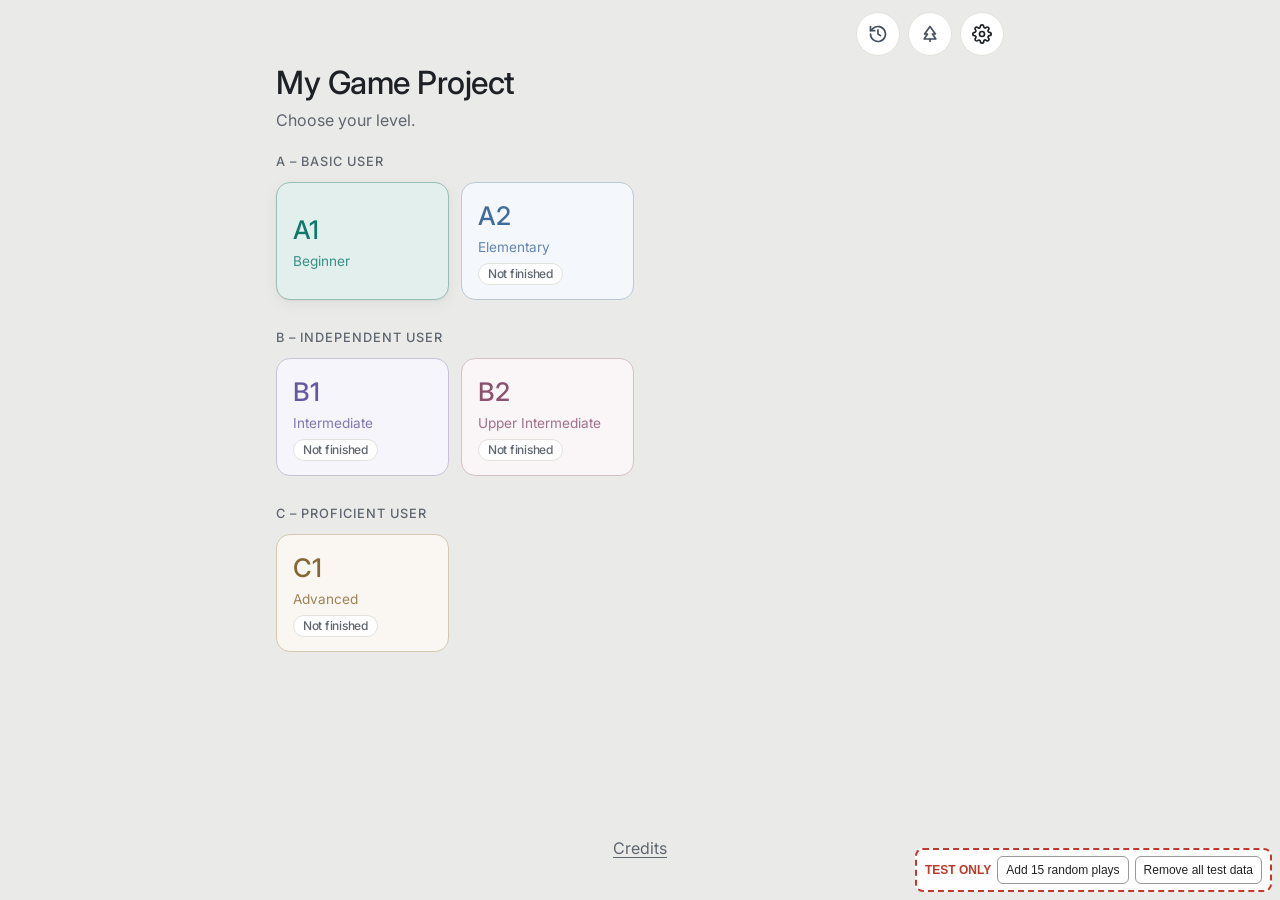
==== commit 38ab2d5f: "Keep totals for an overall result (step 1) and add temporary History test buttons - New js/overall.j" ====
--- a/game/index.html
+++ b/game/index.html
@@ -121,11 +121,19 @@
     <button class="back-btn" id="history-back" type="button" data-i18n="backArrow">&larr; Back</button>
     <h1 data-i18n="historyTitle">History</h1>
     <p class="subtitle" data-i18n="historySubtitle">Your previous plays, newest first.</p>
+    <p class="history-quit-count" id="history-quit-count" hidden></p>
     <p class="history-message" id="history-message" hidden></p>
     <ol class="history-list" id="history-list"></ol>
     <p class="history-count" id="history-count" tabindex="-1" aria-live="polite"></p>
     <button class="history-more" id="history-more" type="button" data-i18n="historyMore">More</button>
-    <p class="history-note" id="history-note"></p>
+    <div class="history-how" id="history-how">
+      <p class="history-how-title" data-i18n="historyHowTitle">How your history works</p>
+      <ul>
+        <li id="history-note"></li>
+        <li data-i18n="historyHowReloads">Only reloads are noticed: if you close the tab or the browser during a quiz, nothing is saved.</li>
+        <li data-i18n="historyHowAgain">Play again starts the quiz from the beginning.</li>
+      </ul>
+    </div>
   </section>
 
   <!-- Screen: one play of the history (the summary and the questions to review) -->
@@ -197,8 +205,10 @@
 <script src="js/fill.js"></script>
 <script src="js/match.js"></script>
 <script src="js/history.js"></script>
+<script src="js/overall.js"></script>
 <script src="js/results.js"></script>
 <script src="js/history-screen.js"></script>
+<script src="js/demo-data.js"></script>
 <script src="js/init.js"></script>
 </body>
 </html>
--- a/game/css/history.css
+++ b/game/css/history.css
@@ -27,11 +27,21 @@
   .history-arrow { position: absolute; right: 14px; bottom: 10px; color: var(--accent); font-size: 1.25rem; line-height: 1; }
   .history-perfect { display: block; margin-top: 10px; color: var(--ok); font-weight: 500; }
 
+  /* A quit play: a "Quit" tag instead of a score, where it was left, and Play again (never pressable, never counted in a calculation) */
+  .history-quit-count { margin: -12px 0 16px; color: var(--muted); font-size: 0.85rem; }
+  .history-quit-line { display: block; margin-top: 10px; color: var(--muted); }
+  .history-again { display: inline-flex; align-items: center; gap: 6px; min-height: 40px; margin-top: 10px; padding: 6px 14px; color: var(--accent); font-weight: 500; }
+  .history-again svg { width: 16px; height: 16px; }
+
   .history-message { margin: 24px 0; text-align: center; color: var(--muted); }
   .history-count { margin: 14px 0 6px; text-align: center; color: var(--muted); font-size: 0.9rem; }
   .history-count:focus { outline: none; }
   .history-more { display: block; width: 100%; margin: 4px 0 10px; }
-  .history-note { margin: 0; text-align: center; color: var(--muted); font-size: 0.85rem; }
+  /* "How your history works": always visible under the More button (the 500-play note, only reloads are noticed, Play again from the beginning) */
+  .history-how { margin-top: 16px; padding-top: 12px; border-top: 1px solid var(--border); color: var(--muted); font-size: 0.85rem; }
+  .history-how-title { margin: 0 0 6px; text-align: center; font-weight: 500; }
+  .history-how ul { margin: 0; padding: 0; list-style: none; }
+  .history-how li { margin: 6px 0; }
 
   .history-review-title { margin: 22px 0 -8px; color: var(--muted); font-size: 0.9rem; font-weight: 500; letter-spacing: 0.06em; text-transform: uppercase; }
   .history-qhead { display: flex; align-items: center; justify-content: space-between; gap: 8px; }
--- a/game/css/halloween.css
+++ b/game/css/halloween.css
@@ -35,6 +35,7 @@
   html[data-halloween="on"] .modal,
   html[data-halloween="on"] .history-row,
   html[data-halloween="on"] .icon-btn { border-color: var(--accent); border-width: var(--line); }
+  html[data-halloween="on"] .history-again { border-color: var(--accent); }
   html[data-halloween="on"] .level-btn { border-color: var(--chip); border-width: var(--line); }
   html[data-halloween="on"] .menu-btn.is-unfinished,
   html[data-halloween="on"] .level-btn.is-unfinished {
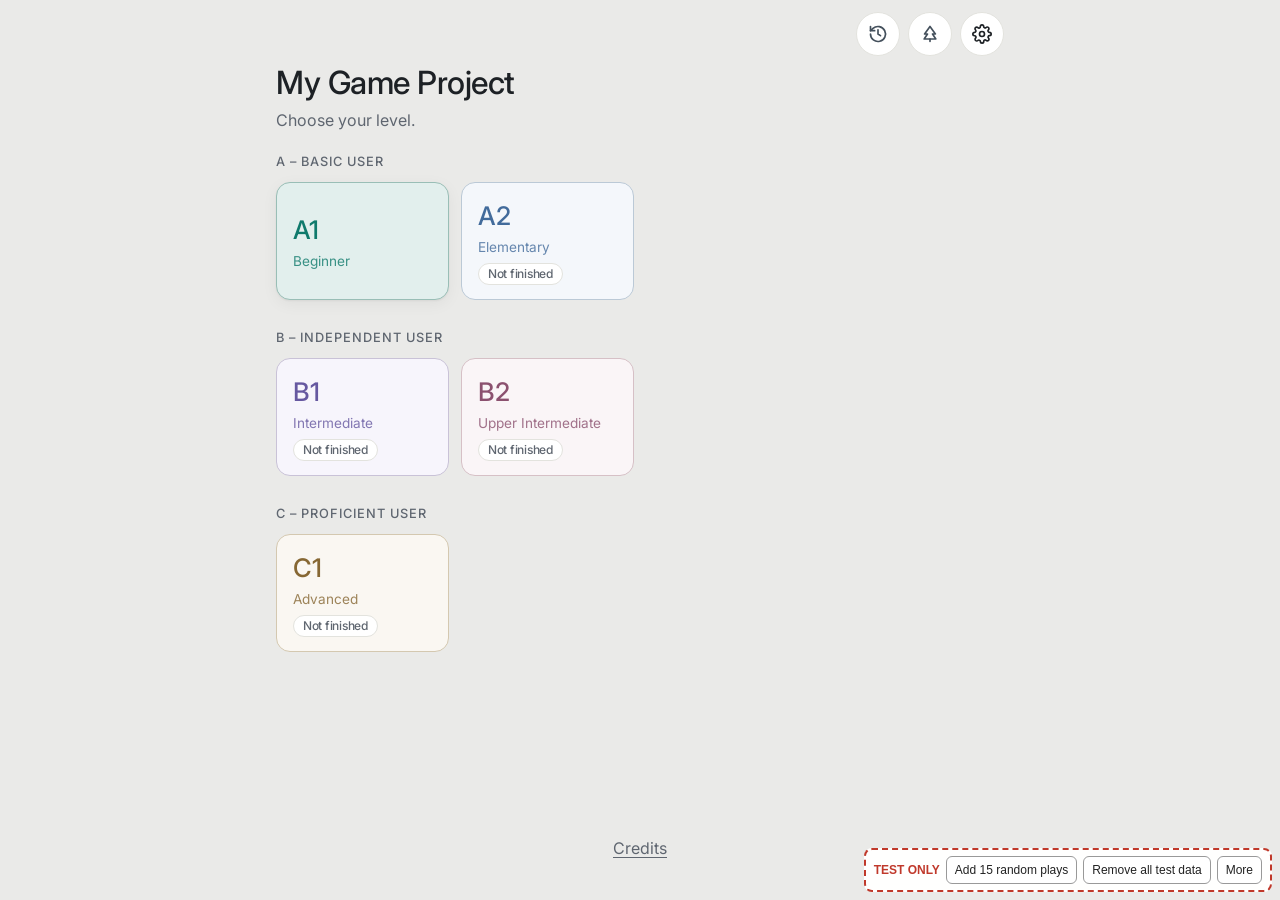
==== commit d3cf43c9: "Show the tips: sentences, the "Tips for you" card, a tip on the results screen, more test buttons - " ====
--- a/game/index.html
+++ b/game/index.html
@@ -113,6 +113,9 @@
       </div>
       <button class="link-btn history-link" id="results-history" type="button"><span class="history-link-icon" id="results-history-icon" aria-hidden="true"></span><span data-i18n="historyLink">See your history</span></button>
     </div>
+    <div class="card tips results-tip" id="results-tip" hidden>
+      <ul class="tips-list" id="results-tip-list"></ul>
+    </div>
     <ol class="results-list" id="results-list"></ol>
   </section>
 
@@ -122,6 +125,28 @@
     <h1 data-i18n="historyTitle">History</h1>
     <p class="subtitle" data-i18n="historySubtitle">Your previous plays, newest first.</p>
     <p class="history-quit-count" id="history-quit-count" hidden></p>
+    <div class="card overall" id="overall" hidden>
+      <p class="overall-title" id="overall-title" data-i18n="overallTitle">Your overall result</p>
+      <div id="overall-main">
+        <div class="segmented" role="group" aria-labelledby="overall-title">
+          <button type="button" id="overall-all" aria-pressed="true" data-i18n="overallAll">All plays</button>
+          <button type="button" id="overall-recent" aria-pressed="false" data-i18n="overallRecent">Recent plays</button>
+        </div>
+        <div id="overall-body" aria-live="polite">
+          <p class="overall-score" id="overall-score"></p>
+          <p class="overall-comment" id="overall-comment"></p>
+          <div class="history-pills overall-pills" id="overall-pills"></div>
+          <p class="overall-note" id="overall-recent-note" hidden></p>
+          <p class="overall-note" id="overall-weights"></p>
+          <p class="overall-note" id="overall-few" hidden></p>
+        </div>
+      </div>
+      <p class="overall-empty" id="overall-empty" hidden></p>
+    </div>
+    <div class="card tips" id="tips" hidden>
+      <p class="tips-title" id="tips-title" data-i18n="tipsTitle">Tips for you</p>
+      <ul class="tips-list" id="tips-list" aria-labelledby="tips-title"></ul>
+    </div>
     <p class="history-message" id="history-message" hidden></p>
     <ol class="history-list" id="history-list"></ol>
     <p class="history-count" id="history-count" tabindex="-1" aria-live="polite"></p>
@@ -132,7 +157,12 @@
         <li id="history-note"></li>
         <li data-i18n="historyHowReloads">Only reloads are noticed: if you close the tab or the browser during a quiz, nothing is saved.</li>
         <li data-i18n="historyHowAgain">Play again starts the quiz from the beginning.</li>
+        <li data-i18n="overallQuitNote">Quit plays are not counted in your overall result.</li>
       </ul>
+    </div>
+    <div class="history-resets" id="history-resets" hidden>
+      <button type="button" class="link-btn history-danger" id="history-clear" data-i18n="historyClearButton">Clear history</button>
+      <button type="button" class="link-btn history-danger" id="history-reset" data-i18n="overallResetButton">Reset calculation</button>
     </div>
   </section>
 
@@ -206,6 +236,7 @@
 <script src="js/match.js"></script>
 <script src="js/history.js"></script>
 <script src="js/overall.js"></script>
+<script src="js/tips.js"></script>
 <script src="js/results.js"></script>
 <script src="js/history-screen.js"></script>
 <script src="js/demo-data.js"></script>
--- a/game/css/history.css
+++ b/game/css/history.css
@@ -33,6 +33,33 @@
   .history-again { display: inline-flex; align-items: center; gap: 6px; min-height: 40px; margin-top: 10px; padding: 6px 14px; color: var(--accent); font-weight: 500; }
   .history-again svg { width: 16px; height: 16px; }
 
+  /* The overall result block at the top of the History screen: title, the All plays / Recent plays switch (the Settings .segmented), the number, the comment, the pills */
+  .overall { margin-bottom: 16px; padding: 14px 16px; }
+  .overall-title { margin: 0; color: var(--muted); font-size: 0.85rem; }
+  .overall .segmented { margin: 8px 0 12px; }
+  .overall-score { margin: 0; line-height: 1.1; font-variant-numeric: tabular-nums; }
+  .overall-num { color: var(--accent); font-size: 2.1rem; font-weight: 500; }
+  .overall-max { color: var(--muted); font-size: 0.9rem; }
+  .overall-comment { margin: 6px 0 10px; }
+  .overall-pills { margin: 0 0 10px; }
+  .overall-note { margin: 4px 0 0; color: var(--muted); font-size: 0.85rem; }
+  .overall-empty { margin: 8px 0 0; color: var(--muted); }
+
+  /* The "Tips for you" card (History) and the one tip under the results hero: a round icon and one sentence per tip (green praise, blue suggestion, gray review: never red) */
+  .tips { margin-bottom: 16px; padding: 12px 16px; }
+  .tips-title { margin: 0 0 10px; color: var(--muted); font-size: 0.85rem; }
+  .tips-list { list-style: none; margin: 0; padding: 0; display: grid; gap: 12px; }
+  .tip { display: flex; gap: 10px; align-items: flex-start; }
+  .tip-icon { flex: none; width: 28px; height: 28px; border-radius: 50%; display: inline-flex; align-items: center; justify-content: center; }
+  .tip-icon svg { width: 16px; height: 16px; }
+  .tip.is-good .tip-icon { color: var(--ok); background: color-mix(in srgb, var(--ok) 16%, var(--surface)); }
+  .tip.is-try .tip-icon { color: var(--accent); background: var(--accent-soft); }
+  .tip.is-quiet .tip-icon { color: var(--muted); background: color-mix(in srgb, var(--muted) 16%, var(--surface)); }
+  .tip-body { min-width: 0; }
+  .tip-text { margin: 0; line-height: 1.5; }
+  .tip-action { min-height: 36px; padding: 0; color: var(--accent); }
+  .tip-button { margin-top: 6px; }
+
   .history-message { margin: 24px 0; text-align: center; color: var(--muted); }
   .history-count { margin: 14px 0 6px; text-align: center; color: var(--muted); font-size: 0.9rem; }
   .history-count:focus { outline: none; }
@@ -42,6 +69,12 @@
   .history-how-title { margin: 0 0 6px; text-align: center; font-weight: 500; }
   .history-how ul { margin: 0; padding: 0; list-style: none; }
   .history-how li { margin: 6px 0; }
+
+  /* The two quiet buttons at the very bottom (Clear history, Reset calculation): plain red text, each asks first */
+  .history-resets { display: flex; justify-content: center; flex-wrap: wrap; gap: 4px 20px; margin-top: 18px; padding-top: 8px; border-top: 1px solid var(--border); }
+  .history-resets[hidden] { display: none; }
+  .history-danger { color: var(--bad); font-size: 0.9rem; }
+  .history-danger:hover:not(:disabled) { color: var(--bad); }
 
   .history-review-title { margin: 22px 0 -8px; color: var(--muted); font-size: 0.9rem; font-weight: 500; letter-spacing: 0.06em; text-transform: uppercase; }
   .history-qhead { display: flex; align-items: center; justify-content: space-between; gap: 8px; }
